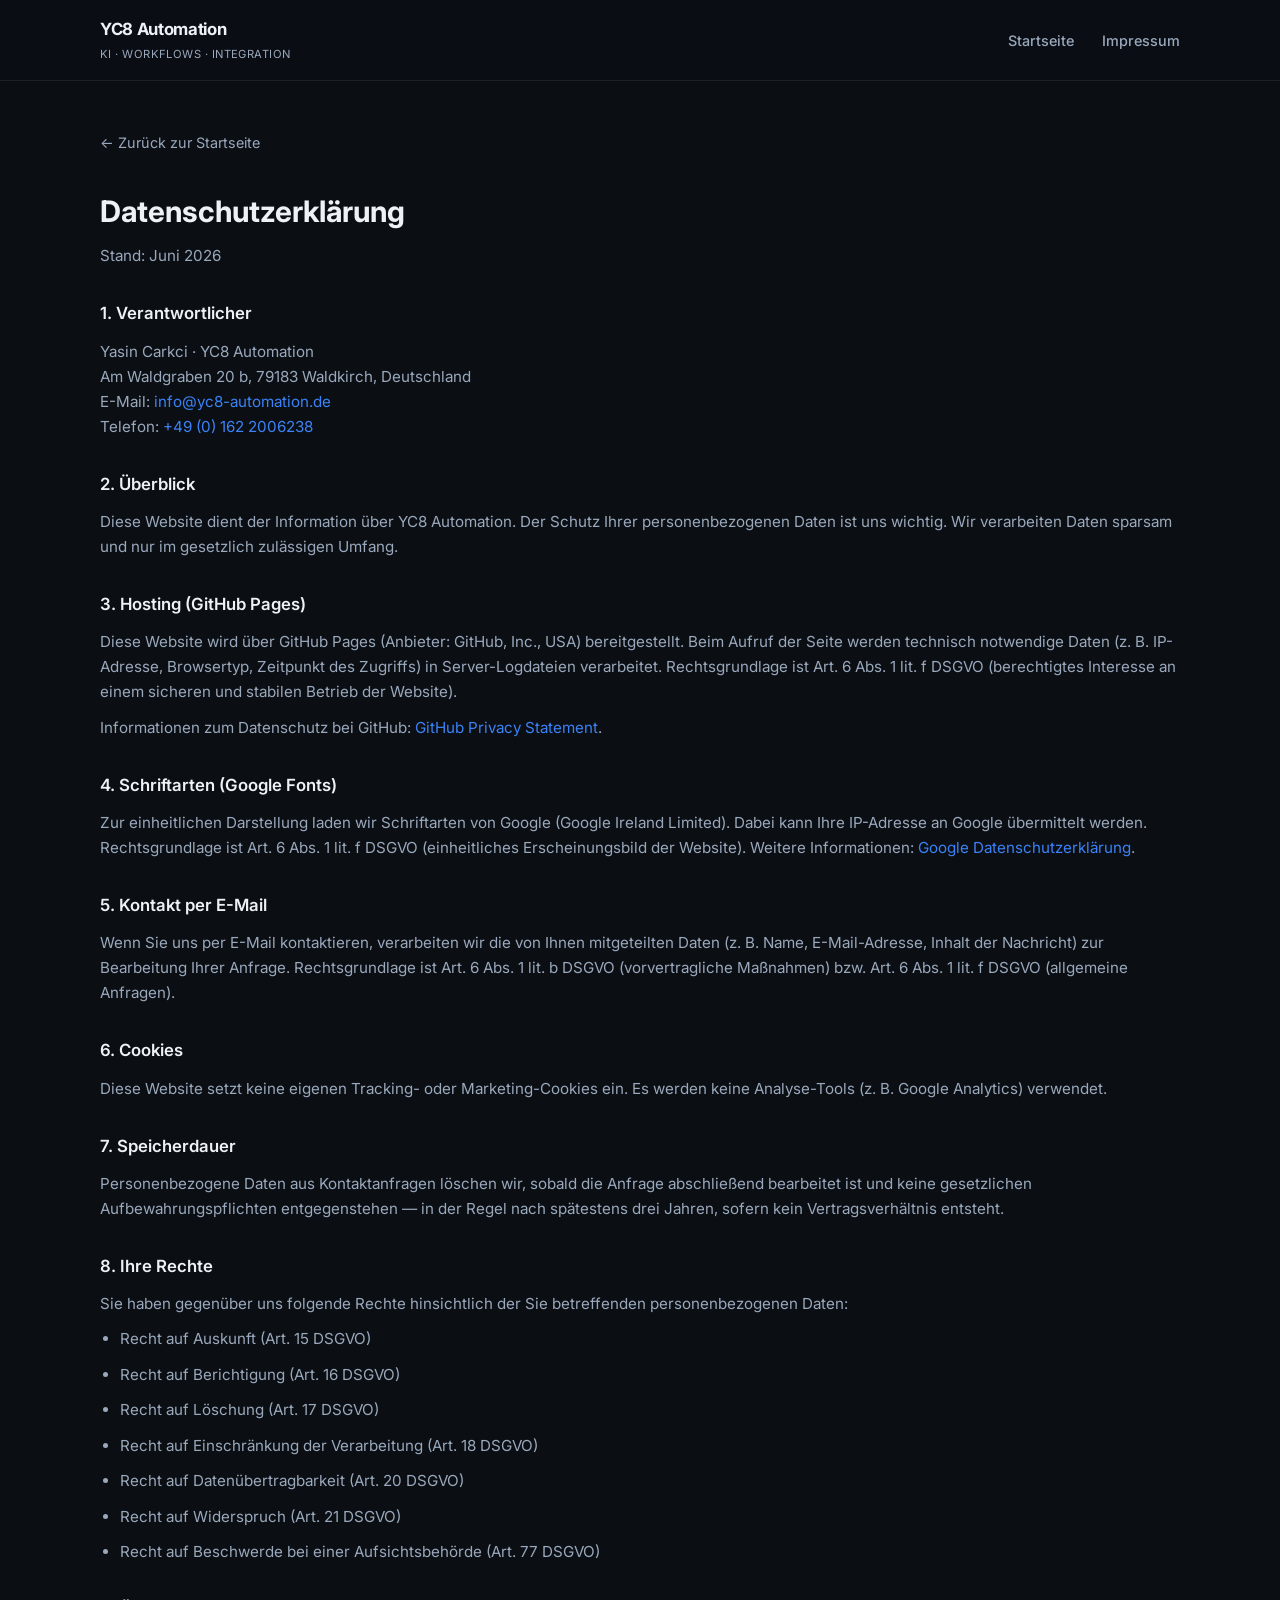
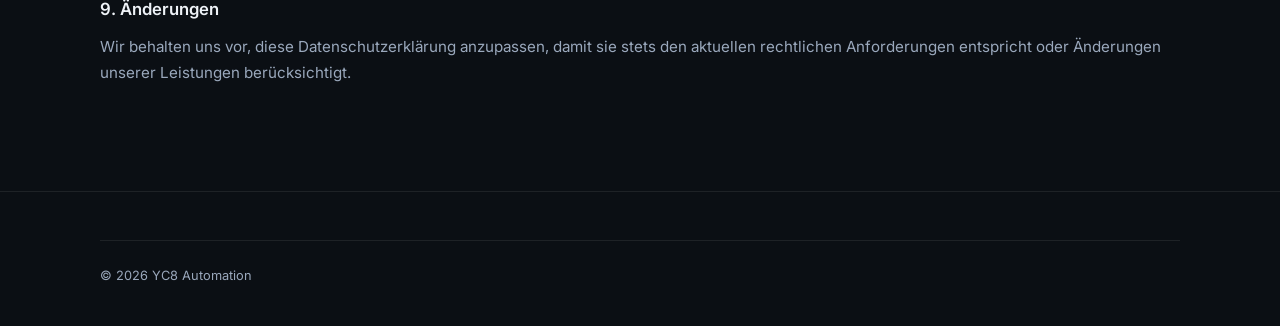
==== datenschutz.html @ 0447d7ef "Professionelle Unternehmenswebsite mit Impressum und Datenschutz. Vollständiges Layout, klare Leistu" ====
<!DOCTYPE html>
<html lang="de">
<head>
  <meta charset="UTF-8">
  <meta name="viewport" content="width=device-width, initial-scale=1">
  <title>Datenschutz — YC8 Automation</title>
  <meta name="robots" content="noindex">
  <link rel="preconnect" href="https://fonts.googleapis.com">
  <link rel="preconnect" href="https://fonts.gstatic.com" crossorigin>
  <link href="https://fonts.googleapis.com/css2?family=Inter:wght@400;500;600;700&display=swap" rel="stylesheet">
  <link rel="stylesheet" href="assets/style.css">
</head>
<body>
  <header class="site-header">
    <div class="container header-inner">
      <a class="brand" href="index.html">
        <span class="brand-name">YC8 Automation</span>
        <span class="brand-tag">KI · Workflows · Integration</span>
      </a>
      <nav>
        <ul class="nav">
          <li><a href="index.html">Startseite</a></li>
          <li><a href="impressum.html">Impressum</a></li>
        </ul>
      </nav>
    </div>
  </header>

  <main class="legal-page">
    <div class="container">
      <a class="back-link" href="index.html">← Zurück zur Startseite</a>
      <h1>Datenschutzerklärung</h1>
      <p class="legal-updated">Stand: Juni 2026</p>

      <h2>1. Verantwortlicher</h2>
      <p>
        Yasin Carkci · YC8 Automation<br>
        Am Waldgraben 20 b, 79183 Waldkirch, Deutschland<br>
        E-Mail: <a href="mailto:info@yc8-automation.de">info@yc8-automation.de</a><br>
        Telefon: <a href="tel:+491622006238">+49 (0) 162 2006238</a>
      </p>

      <h2>2. Überblick</h2>
      <p>
        Diese Website dient der Information über YC8 Automation. Der Schutz Ihrer personenbezogenen
        Daten ist uns wichtig. Wir verarbeiten Daten sparsam und nur im gesetzlich zulässigen Umfang.
      </p>

      <h2>3. Hosting (GitHub Pages)</h2>
      <p>
        Diese Website wird über GitHub Pages (Anbieter: GitHub, Inc., USA) bereitgestellt.
        Beim Aufruf der Seite werden technisch notwendige Daten (z.&nbsp;B. IP-Adresse, Browsertyp,
        Zeitpunkt des Zugriffs) in Server-Logdateien verarbeitet. Rechtsgrundlage ist
        Art. 6 Abs. 1 lit. f DSGVO (berechtigtes Interesse an einem sicheren und stabilen Betrieb
        der Website).
      </p>
      <p>
        Informationen zum Datenschutz bei GitHub:
        <a href="https://docs.github.com/de/site-policy/privacy-policies/github-privacy-statement" rel="noopener noreferrer">GitHub Privacy Statement</a>.
      </p>

      <h2>4. Schriftarten (Google Fonts)</h2>
      <p>
        Zur einheitlichen Darstellung laden wir Schriftarten von Google (Google Ireland Limited).
        Dabei kann Ihre IP-Adresse an Google übermittelt werden. Rechtsgrundlage ist
        Art. 6 Abs. 1 lit. f DSGVO (einheitliches Erscheinungsbild der Website).
        Weitere Informationen:
        <a href="https://policies.google.com/privacy" rel="noopener noreferrer">Google Datenschutzerklärung</a>.
      </p>

      <h2>5. Kontakt per E-Mail</h2>
      <p>
        Wenn Sie uns per E-Mail kontaktieren, verarbeiten wir die von Ihnen mitgeteilten Daten
        (z.&nbsp;B. Name, E-Mail-Adresse, Inhalt der Nachricht) zur Bearbeitung Ihrer Anfrage.
        Rechtsgrundlage ist Art. 6 Abs. 1 lit. b DSGVO (vorvertragliche Maßnahmen) bzw.
        Art. 6 Abs. 1 lit. f DSGVO (allgemeine Anfragen).
      </p>

      <h2>6. Cookies</h2>
      <p>
        Diese Website setzt keine eigenen Tracking- oder Marketing-Cookies ein.
        Es werden keine Analyse-Tools (z.&nbsp;B. Google Analytics) verwendet.
      </p>

      <h2>7. Speicherdauer</h2>
      <p>
        Personenbezogene Daten aus Kontaktanfragen löschen wir, sobald die Anfrage abschließend
        bearbeitet ist und keine gesetzlichen Aufbewahrungspflichten entgegenstehen — in der Regel
        nach spätestens drei Jahren, sofern kein Vertragsverhältnis entsteht.
      </p>

      <h2>8. Ihre Rechte</h2>
      <p>Sie haben gegenüber uns folgende Rechte hinsichtlich der Sie betreffenden personenbezogenen Daten:</p>
      <ul>
        <li>Recht auf Auskunft (Art. 15 DSGVO)</li>
        <li>Recht auf Berichtigung (Art. 16 DSGVO)</li>
        <li>Recht auf Löschung (Art. 17 DSGVO)</li>
        <li>Recht auf Einschränkung der Verarbeitung (Art. 18 DSGVO)</li>
        <li>Recht auf Datenübertragbarkeit (Art. 20 DSGVO)</li>
        <li>Recht auf Widerspruch (Art. 21 DSGVO)</li>
        <li>Recht auf Beschwerde bei einer Aufsichtsbehörde (Art. 77 DSGVO)</li>
      </ul>

      <h2>9. Änderungen</h2>
      <p>
        Wir behalten uns vor, diese Datenschutzerklärung anzupassen, damit sie stets den aktuellen
        rechtlichen Anforderungen entspricht oder Änderungen unserer Leistungen berücksichtigt.
      </p>
    </div>
  </main>

  <footer class="site-footer">
    <div class="container footer-grid">
      <p class="footer-copy">© 2026 YC8 Automation</p>
    </div>
  </footer>
</body>
</html>
---- assets/style.css ----
:root {
  --bg: #0b0f14;
  --bg-elevated: #121a24;
  --surface: #1a2433;
  --surface-hover: #1f2b3d;
  --text: #eef2f7;
  --text-secondary: #9aa8bc;
  --accent: #3b82f6;
  --accent-hover: #2563eb;
  --accent-muted: rgba(59, 130, 246, 0.12);
  --border: rgba(255, 255, 255, 0.08);
  --radius: 12px;
  --radius-sm: 8px;
  --shadow: 0 24px 48px rgba(0, 0, 0, 0.35);
  --max: 1080px;
  --font: "Inter", system-ui, -apple-system, "Segoe UI", Roboto, sans-serif;
}

*,
*::before,
*::after {
  box-sizing: border-box;
  margin: 0;
  padding: 0;
}

html {
  scroll-behavior: smooth;
}

body {
  font-family: var(--font);
  background: var(--bg);
  color: var(--text);
  line-height: 1.65;
  font-size: 1rem;
  -webkit-font-smoothing: antialiased;
}

a {
  color: var(--accent);
  text-decoration: none;
}

a:hover {
  text-decoration: underline;
}

img {
  max-width: 100%;
  display: block;
}

.container {
  width: min(100% - 2.5rem, var(--max));
  margin-inline: auto;
}

/* —— Header —— */
.site-header {
  position: sticky;
  top: 0;
  z-index: 100;
  background: rgba(11, 15, 20, 0.85);
  backdrop-filter: blur(12px);
  border-bottom: 1px solid var(--border);
}

.header-inner {
  display: flex;
  align-items: center;
  justify-content: space-between;
  gap: 1.5rem;
  padding: 1rem 0;
}

.brand {
  display: flex;
  flex-direction: column;
  gap: 0.1rem;
  color: var(--text);
  text-decoration: none !important;
}

.brand:hover {
  text-decoration: none !important;
}

.brand-name {
  font-weight: 700;
  font-size: 1.05rem;
  letter-spacing: -0.02em;
}

.brand-tag {
  font-size: 0.7rem;
  color: var(--text-secondary);
  letter-spacing: 0.04em;
  text-transform: uppercase;
}

.nav {
  display: flex;
  align-items: center;
  gap: 1.75rem;
  list-style: none;
}

.nav a {
  color: var(--text-secondary);
  font-size: 0.9rem;
  font-weight: 500;
  text-decoration: none;
}

.nav a:hover {
  color: var(--text);
  text-decoration: none;
}

.nav-cta {
  color: #fff !important;
  background: var(--accent);
  padding: 0.5rem 1rem;
  border-radius: var(--radius-sm);
  font-weight: 600;
}

.nav-cta:hover {
  background: var(--accent-hover);
}

.menu-toggle {
  display: none;
  background: none;
  border: 1px solid var(--border);
  color: var(--text);
  padding: 0.4rem 0.65rem;
  border-radius: var(--radius-sm);
  cursor: pointer;
  font-size: 0.85rem;
}

/* —— Hero —— */
.hero {
  padding: 5rem 0 4rem;
}

.hero-grid {
  display: grid;
  gap: 2.5rem;
  align-items: center;
}

@media (min-width: 860px) {
  .hero-grid {
    grid-template-columns: 1.15fr 0.85fr;
  }
}

.eyebrow {
  display: inline-block;
  font-size: 0.75rem;
  font-weight: 600;
  letter-spacing: 0.08em;
  text-transform: uppercase;
  color: var(--accent);
  margin-bottom: 1rem;
}

.hero h1 {
  font-size: clamp(2rem, 4.5vw, 2.85rem);
  font-weight: 700;
  line-height: 1.15;
  letter-spacing: -0.03em;
  margin-bottom: 1.25rem;
}

.hero-lead {
  font-size: 1.125rem;
  color: var(--text-secondary);
  max-width: 34em;
  margin-bottom: 2rem;
}

.hero-actions {
  display: flex;
  flex-wrap: wrap;
  gap: 0.75rem;
}

.btn {
  display: inline-flex;
  align-items: center;
  justify-content: center;
  padding: 0.75rem 1.35rem;
  border-radius: var(--radius-sm);
  font-weight: 600;
  font-size: 0.95rem;
  text-decoration: none !important;
  transition: filter 0.15s, background 0.15s;
}

.btn-primary {
  background: var(--accent);
  color: #fff !important;
}

.btn-primary:hover {
  background: var(--accent-hover);
  filter: none;
}

.btn-secondary {
  background: transparent;
  color: var(--text) !important;
  border: 1px solid var(--border);
}

.btn-secondary:hover {
  background: var(--surface);
}

.hero-card {
  background: linear-gradient(145deg, var(--surface) 0%, var(--bg-elevated) 100%);
  border: 1px solid var(--border);
  border-radius: var(--radius);
  padding: 1.75rem;
  box-shadow: var(--shadow);
}

.hero-card h2 {
  font-size: 0.7rem;
  font-weight: 600;
  letter-spacing: 0.1em;
  text-transform: uppercase;
  color: var(--text-secondary);
  margin-bottom: 1.25rem;
}

.stat-list {
  list-style: none;
  display: grid;
  gap: 1rem;
}

.stat-list li {
  padding-bottom: 1rem;
  border-bottom: 1px solid var(--border);
}

.stat-list li:last-child {
  padding-bottom: 0;
  border-bottom: none;
}

.stat-list strong {
  display: block;
  font-size: 0.95rem;
  margin-bottom: 0.2rem;
}

.stat-list span {
  font-size: 0.875rem;
  color: var(--text-secondary);
}

/* —— Sections —— */
.section {
  padding: 4.5rem 0;
}

.section-alt {
  background: var(--bg-elevated);
  border-block: 1px solid var(--border);
}

.section-header {
  max-width: 40em;
  margin-bottom: 2.5rem;
}

.section-header h2 {
  font-size: clamp(1.5rem, 3vw, 1.85rem);
  font-weight: 700;
  letter-spacing: -0.02em;
  margin-bottom: 0.75rem;
}

.section-header p {
  color: var(--text-secondary);
  font-size: 1.05rem;
}

.card-grid {
  display: grid;
  gap: 1.25rem;
}

@media (min-width: 700px) {
  .card-grid.cols-3 {
    grid-template-columns: repeat(3, 1fr);
  }

  .card-grid.cols-2 {
    grid-template-columns: repeat(2, 1fr);
  }
}

.card {
  background: var(--surface);
  border: 1px solid var(--border);
  border-radius: var(--radius);
  padding: 1.5rem 1.65rem;
  transition: border-color 0.15s, background 0.15s;
}

.card:hover {
  border-color: rgba(59, 130, 246, 0.35);
  background: var(--surface-hover);
}

.card-num {
  display: inline-flex;
  align-items: center;
  justify-content: center;
  width: 2rem;
  height: 2rem;
  border-radius: 6px;
  background: var(--accent-muted);
  color: var(--accent);
  font-size: 0.8rem;
  font-weight: 700;
  margin-bottom: 1rem;
}

.card h3 {
  font-size: 1.1rem;
  font-weight: 600;
  margin-bottom: 0.5rem;
  letter-spacing: -0.01em;
}

.card p {
  font-size: 0.925rem;
  color: var(--text-secondary);
}

.product-card {
  border-left: 3px solid var(--accent);
}

.steps {
  display: grid;
  gap: 1.5rem;
}

@media (min-width: 700px) {
  .steps {
    grid-template-columns: repeat(3, 1fr);
  }
}

.step {
  position: relative;
}

.step-num {
  font-size: 2.5rem;
  font-weight: 800;
  color: rgba(59, 130, 246, 0.2);
  line-height: 1;
  margin-bottom: 0.5rem;
}

.step h3 {
  font-size: 1rem;
  font-weight: 600;
  margin-bottom: 0.4rem;
}

.step p {
  font-size: 0.9rem;
  color: var(--text-secondary);
}

/* —— CTA band —— */
.cta-band {
  margin: 2rem 0 0;
  padding: 2.5rem 2rem;
  text-align: center;
  background: var(--accent-muted);
  border: 1px solid rgba(59, 130, 246, 0.3);
  border-radius: var(--radius);
}

.cta-band h2 {
  font-size: 1.35rem;
  font-weight: 700;
  margin-bottom: 0.5rem;
}

.cta-band p {
  color: var(--text-secondary);
  margin-bottom: 1.5rem;
  max-width: 32em;
  margin-inline: auto;
}

/* —— Footer —— */
.site-footer {
  padding: 2.5rem 0;
  border-top: 1px solid var(--border);
  margin-top: 2rem;
}

.footer-grid {
  display: flex;
  flex-wrap: wrap;
  justify-content: space-between;
  gap: 1.5rem;
  align-items: start;
}

.footer-brand p {
  font-size: 0.875rem;
  color: var(--text-secondary);
  margin-top: 0.35rem;
  max-width: 22em;
}

.footer-links {
  display: flex;
  flex-wrap: wrap;
  gap: 1.25rem;
  list-style: none;
  font-size: 0.875rem;
}

.footer-links a {
  color: var(--text-secondary);
}

.footer-links a:hover {
  color: var(--text);
}

.footer-copy {
  width: 100%;
  padding-top: 1.5rem;
  margin-top: 0.5rem;
  border-top: 1px solid var(--border);
  font-size: 0.8rem;
  color: var(--text-secondary);
}

/* —— Legal pages —— */
.legal-page {
  padding: 3rem 0 4rem;
}

.legal-page h1 {
  font-size: 1.85rem;
  font-weight: 700;
  margin-bottom: 0.5rem;
}

.legal-updated {
  font-size: 0.875rem;
  color: var(--text-secondary);
  margin-bottom: 2.5rem;
}

.legal-page h2 {
  font-size: 1.05rem;
  font-weight: 600;
  margin: 2rem 0 0.65rem;
  color: var(--text);
}

.legal-page p,
.legal-page li {
  color: var(--text-secondary);
  font-size: 0.95rem;
  margin-bottom: 0.65rem;
}

.legal-page ul {
  padding-left: 1.25rem;
  margin-bottom: 1rem;
}

.back-link {
  display: inline-block;
  font-size: 0.9rem;
  margin-bottom: 2rem;
  color: var(--text-secondary);
}

@media (max-width: 768px) {
  .nav {
    display: none;
  }

  .menu-toggle {
    display: block;
  }

  .nav.open {
    display: flex;
    flex-direction: column;
    position: absolute;
    top: 100%;
    left: 0;
    right: 0;
    background: var(--bg-elevated);
    border-bottom: 1px solid var(--border);
    padding: 1rem 1.25rem 1.25rem;
    gap: 1rem;
  }

  .header-inner {
    position: relative;
    flex-wrap: wrap;
  }
}
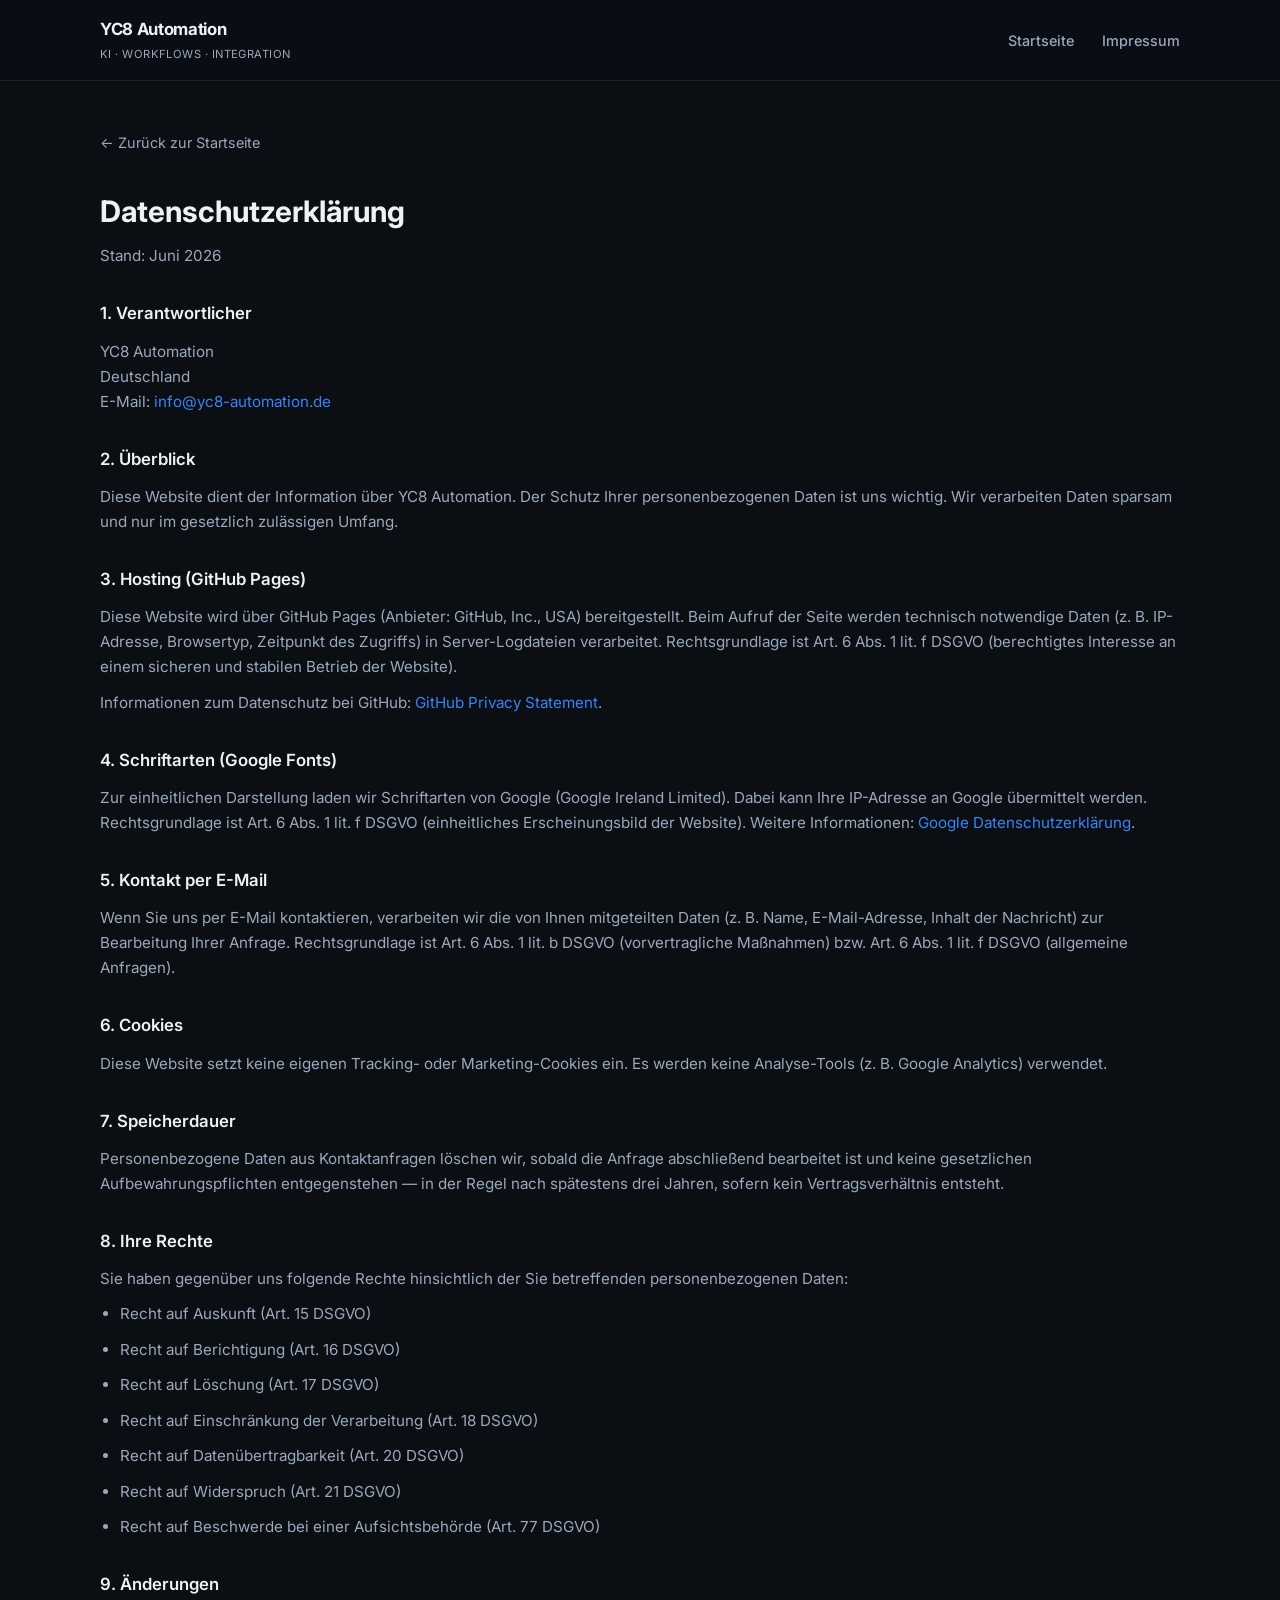
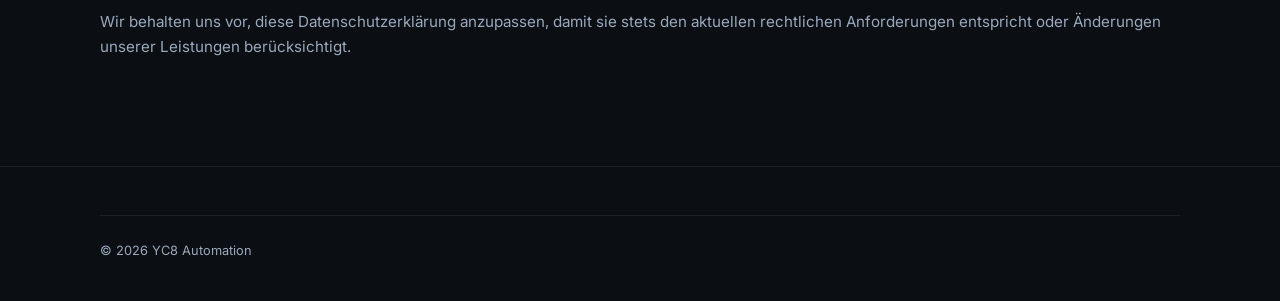
==== commit 1e25e50e: "Persönliche Angaben von der Website entfernen. Nur noch YC8 Automation und Kontakt-E-Mail öffentlich" ====
--- a/datenschutz.html
+++ b/datenschutz.html
@@ -34,10 +34,9 @@
 
       <h2>1. Verantwortlicher</h2>
       <p>
-        Yasin Carkci · YC8 Automation<br>
-        Am Waldgraben 20 b, 79183 Waldkirch, Deutschland<br>
-        E-Mail: <a href="mailto:info@yc8-automation.de">info@yc8-automation.de</a><br>
-        Telefon: <a href="tel:+491622006238">+49 (0) 162 2006238</a>
+        YC8 Automation<br>
+        Deutschland<br>
+        E-Mail: <a href="mailto:info@yc8-automation.de">info@yc8-automation.de</a>
       </p>
 
       <h2>2. Überblick</h2>
